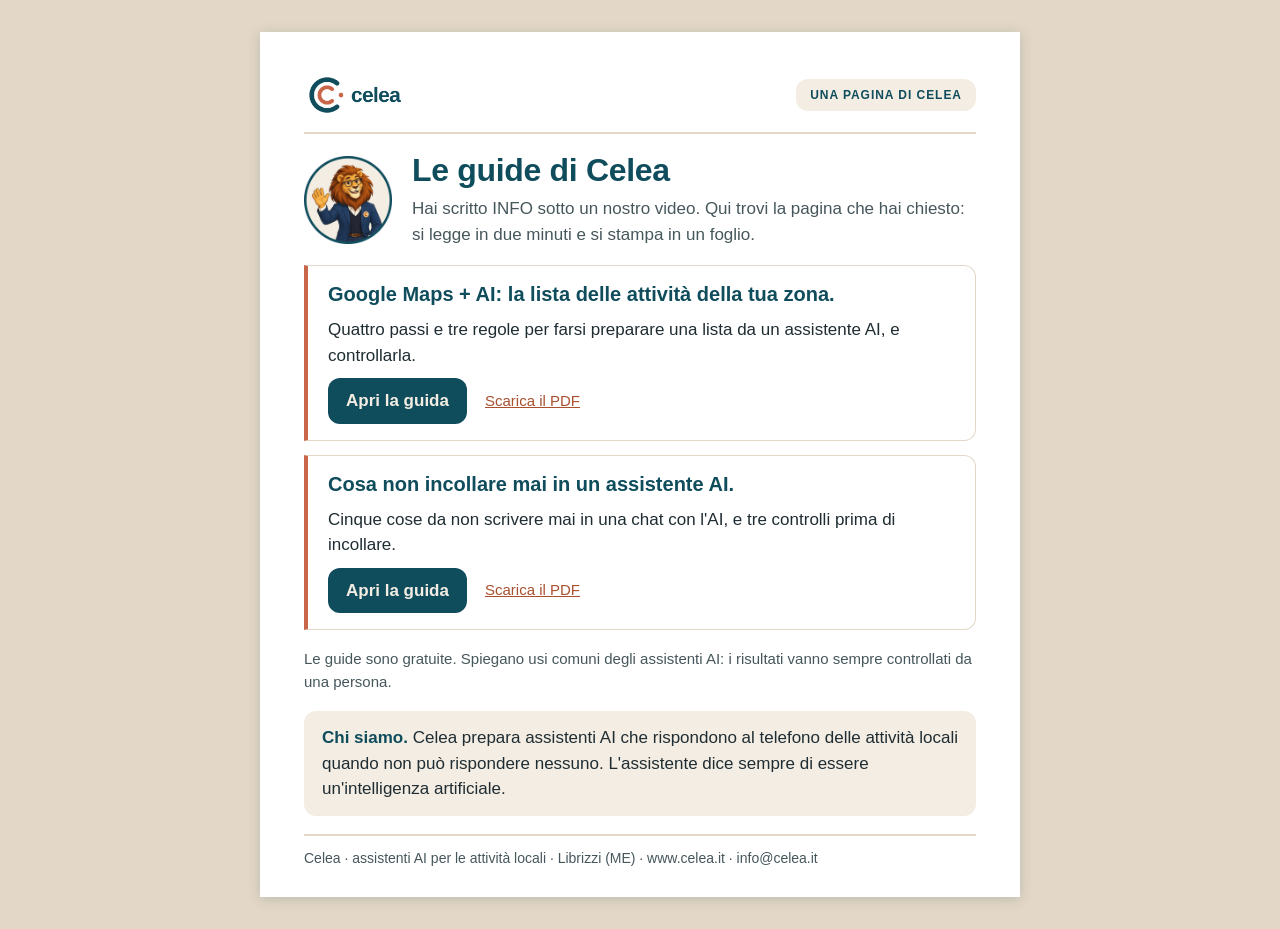
==== guide/index.html @ d5ae53da "Pagine /guide/: ingresso e sette guide da stampare (testi e file HQ invariati) - /guide/ (pagina d'i" ====
<!doctype html>
<html lang="it"><head><meta charset="utf-8">
<meta name="viewport" content="width=device-width, initial-scale=1">
<meta name="robots" content="noindex">
<title>Le guide di Celea</title>
<style>
* { box-sizing: border-box; }
html, body { margin: 0; padding: 0; }
body { background: #E3D8C7; font-family: 'Source Sans 3', Helvetica, Arial, sans-serif; color: #1F2D33; font-size: 17px; line-height: 1.5; }
.foglio { max-width: 760px; margin: 32px auto; background: #FFFFFF; padding: 40px 44px 28px; box-shadow: 0 2px 12px rgba(10,52,64,.18); display: flex; flex-direction: column; gap: 18px; }
.testa { display: flex; align-items: center; justify-content: space-between; gap: 12px; flex-wrap: wrap; border-bottom: 2px solid #E3D8C7; padding-bottom: 14px; }
.testa img.logo { height: 46px; width: auto; }
.etichetta { font-family: Manrope, Helvetica, Arial, sans-serif; font-weight: 700; font-size: 12px; letter-spacing: .08em; text-transform: uppercase; color: #0F4C5C; background: #F4EDE3; border-radius: 12px; padding: 7px 14px; }
.titolo { display: flex; gap: 20px; align-items: center; }
.titolo img { width: 88px; height: 88px; flex: none; }
h1 { font-family: Manrope, Helvetica, Arial, sans-serif; font-weight: 800; font-size: 32px; line-height: 1.14; letter-spacing: -.01em; color: #0F4C5C; margin: 0; }
.sotto { color: #46575C; margin: 8px 0 0; }
.schede { display: grid; gap: 14px; }
.scheda { border: 1.5px solid #E3D8C7; border-left: 4px solid #C8664A; border-radius: 0 12px 12px 0; padding: 16px 20px; display: grid; gap: 10px; }
.scheda h2 { font-family: Manrope, Helvetica, Arial, sans-serif; font-weight: 700; font-size: 20px; line-height: 1.25; color: #0F4C5C; margin: 0; }
.scheda p { margin: 0; }
.azioni { display: flex; flex-wrap: wrap; align-items: center; gap: 8px 18px; }
.apri { display: inline-flex; align-items: center; min-height: 44px; padding: 10px 18px; border-radius: 12px; background: #0F4C5C; color: #F4EDE3; font-family: Manrope, Helvetica, Arial, sans-serif; font-weight: 700; text-decoration: none; }
.pdf { color: #A9502F; font-size: 15px; }
.riga { color: #46575C; font-size: 15px; margin: 0; }
.nota { background: #F4EDE3; border-radius: 12px; padding: 14px 18px; margin: 0; }
.nota b { color: #0F4C5C; }
.piede { border-top: 2px solid #E3D8C7; padding-top: 12px; color: #46575C; font-size: 14px; }
a:focus-visible { outline: 3px solid #A9502F; outline-offset: 3px; }
@media (max-width: 820px) { body { background: #fff; } .foglio { margin: 0; padding: 20px 16px; box-shadow: none; }
  .titolo img { width: 64px; height: 64px; } h1 { font-size: 26px; } }
@media print { body { background: #fff; } .foglio { box-shadow: none; margin: 0 auto; } }
</style></head>
<body><main class="foglio">
<header class="testa"><img class="logo" src="[data-uri]" alt="celea"><span class="etichetta">Una pagina di Celea</span></header>
<div class="titolo"><img src="[data-uri]" alt="Celeo, la mascotte di Celea"><div><h1>Le guide di Celea</h1>
<p class="sotto">Hai scritto INFO sotto un nostro video. Qui trovi la pagina che hai chiesto: si legge in due minuti e si stampa in un foglio.</p></div></div>
<div class="schede">
<section class="scheda"><h2>Google Maps + AI: la lista delle attività della tua zona.</h2><p>Quattro passi e tre regole per farsi preparare una lista da un assistente AI, e controllarla.</p>
<div class="azioni"><a class="apri" href="google-maps-ai/">Apri la guida</a><a class="pdf" href="google-maps-ai/Celea-guida-google-maps-ai.pdf">Scarica il PDF</a></div></section>
<section class="scheda"><h2>Cosa non incollare mai in un assistente AI.</h2><p>Cinque cose da non scrivere mai in una chat con l'AI, e tre controlli prima di incollare.</p>
<div class="azioni"><a class="apri" href="cosa-non-incollare/">Apri la guida</a><a class="pdf" href="cosa-non-incollare/Celea-guida-cosa-non-incollare.pdf">Scarica il PDF</a></div></section>
</div>
<p class="riga">Le guide sono gratuite. Spiegano usi comuni degli assistenti AI: i risultati vanno sempre controllati da una persona.</p>
<p class="nota"><b>Chi siamo.</b> Celea prepara assistenti AI che rispondono al telefono delle attività locali quando non può rispondere nessuno. L'assistente dice sempre di essere un'intelligenza artificiale.</p>
<footer class="piede">Celea · assistenti AI per le attività locali · Librizzi (ME) · www.celea.it · info@celea.it</footer>
</main></body></html>
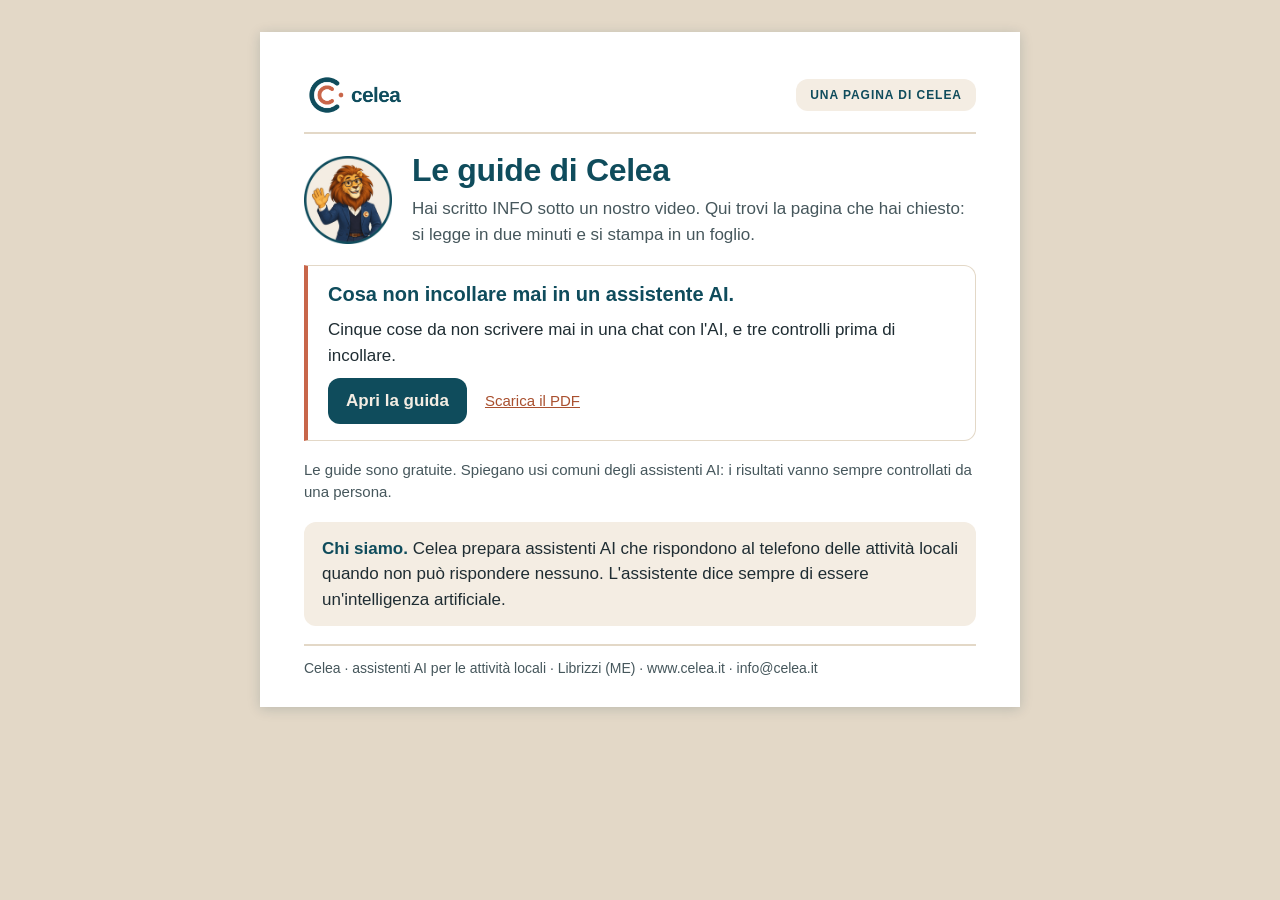
==== commit a0675ff8: "Toglie la guida «Google Maps + AI» da /guide/ (d20261119-william-guide-cosa-non-come) La guida inseg" ====
--- a/guide/index.html
+++ b/guide/index.html
@@ -36,8 +36,6 @@
 <div class="titolo"><img src="[data-uri]" alt="Celeo, la mascotte di Celea"><div><h1>Le guide di Celea</h1>
 <p class="sotto">Hai scritto INFO sotto un nostro video. Qui trovi la pagina che hai chiesto: si legge in due minuti e si stampa in un foglio.</p></div></div>
 <div class="schede">
-<section class="scheda"><h2>Google Maps + AI: la lista delle attività della tua zona.</h2><p>Quattro passi e tre regole per farsi preparare una lista da un assistente AI, e controllarla.</p>
-<div class="azioni"><a class="apri" href="google-maps-ai/">Apri la guida</a><a class="pdf" href="google-maps-ai/Celea-guida-google-maps-ai.pdf">Scarica il PDF</a></div></section>
 <section class="scheda"><h2>Cosa non incollare mai in un assistente AI.</h2><p>Cinque cose da non scrivere mai in una chat con l'AI, e tre controlli prima di incollare.</p>
 <div class="azioni"><a class="apri" href="cosa-non-incollare/">Apri la guida</a><a class="pdf" href="cosa-non-incollare/Celea-guida-cosa-non-incollare.pdf">Scarica il PDF</a></div></section>
 </div>
